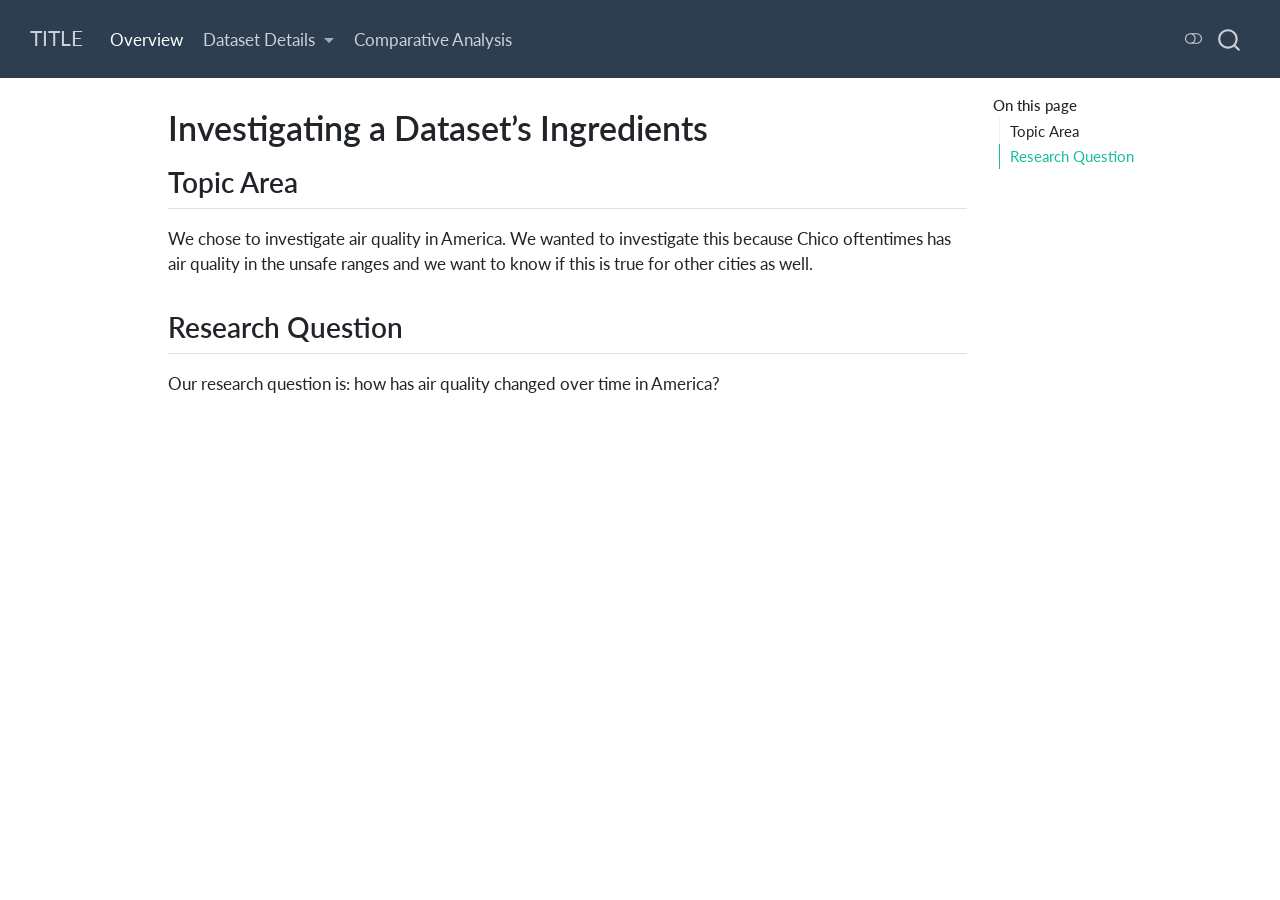
==== docs/index.html @ 585a2b62 "builder step: submit all files needed to run website" ====
<!DOCTYPE html>
<html xmlns="http://www.w3.org/1999/xhtml" lang="en" xml:lang="en"><head>

<meta charset="utf-8">
<meta name="generator" content="quarto-1.10.18">

<meta name="viewport" content="width=device-width, initial-scale=1.0, user-scalable=yes">


<title>Investigating a Dataset’s Ingredients – TITLE</title>
<style>
/* Default styles provided by pandoc.
** See https://pandoc.org/MANUAL.html#variables-for-html for config info.
*/
span.smallcaps{font-variant: small-caps;}
div.columns{display: flex; gap: 1.5em;}
div.column{flex: auto;}
@media screen {
div.columns{gap: min(4vw, 1.5em);}
div.column{overflow-x: auto;}
}
div.hanging-indent{margin-left: 1.5em; text-indent: -1.5em;}
ul.task-list{list-style: none;}
ul.task-list li input[type="checkbox"] {
  width: 0.8em;
  margin: 0 0.8em 0.2em -1em; /* quarto-specific, see https://github.com/quarto-dev/quarto-cli/issues/4556 */ 
  vertical-align: middle;
}
</style>


<script src="site_libs/quarto-nav/quarto-nav.js"></script>
<script src="site_libs/clipboard/clipboard.min.js"></script>
<script src="site_libs/quarto-search/autocomplete.umd.js"></script>
<script src="site_libs/quarto-search/fuse.min.js"></script>
<script src="site_libs/quarto-search/quarto-search.js"></script>
<meta name="quarto:offset" content="./">
<script src="site_libs/quarto-html/quarto.js" type="module"></script>
<script src="site_libs/quarto-html/tabsets/tabsets.js" type="module"></script>
<script src="site_libs/quarto-html/popper.min.js"></script>
<script src="site_libs/quarto-html/tippy.umd.min.js"></script>
<script src="site_libs/quarto-html/anchor.min.js"></script>
<link href="site_libs/quarto-html/tippy.css" rel="stylesheet">
<link href="site_libs/quarto-html/quarto-syntax-highlighting-64a204ab8560d761af7679ceaba22944.css" rel="stylesheet" class="quarto-color-scheme" id="quarto-text-highlighting-styles">
<link href="site_libs/quarto-html/quarto-syntax-highlighting-dark-b85bc7c33db8c58e0ec93c3465666fed.css" rel="stylesheet" class="quarto-color-scheme quarto-color-alternate" id="quarto-text-highlighting-styles">
<link href="site_libs/quarto-html/quarto-syntax-highlighting-64a204ab8560d761af7679ceaba22944.css" rel="stylesheet" class="quarto-color-scheme-extra" id="quarto-text-highlighting-styles">
<script src="site_libs/bootstrap/bootstrap.min.js"></script>
<link href="site_libs/bootstrap/bootstrap-icons.css" rel="stylesheet">
<link href="site_libs/bootstrap/bootstrap-963d6559b62419c1a7f68b67c65f04d4.min.css" rel="stylesheet" append-hash="true" class="quarto-color-scheme" id="quarto-bootstrap" data-mode="light">
<link href="site_libs/bootstrap/bootstrap-dark-393201cbb939a1b826d5c9fa63246b60.min.css" rel="stylesheet" append-hash="true" class="quarto-color-scheme quarto-color-alternate" id="quarto-bootstrap" data-mode="dark">
<link href="site_libs/bootstrap/bootstrap-963d6559b62419c1a7f68b67c65f04d4.min.css" rel="stylesheet" append-hash="true" class="quarto-color-scheme-extra" id="quarto-bootstrap" data-mode="light">
<script id="quarto-search-options" type="application/json">{
  "location": "navbar",
  "copy-button": false,
  "collapse-after": 3,
  "panel-placement": "end",
  "type": "overlay",
  "limit": 50,
  "keyboard-shortcut": [
    "f",
    "/",
    "s"
  ],
  "show-item-context": false,
  "language": {
    "search-no-results-text": "No results",
    "search-matching-documents-text": "matching documents",
    "search-copy-link-title": "Copy link to search",
    "search-hide-matches-text": "Hide additional matches",
    "search-more-match-text": "more match in this document",
    "search-more-matches-text": "more matches in this document",
    "search-clear-button-title": "Clear",
    "search-text-placeholder": "",
    "search-detached-cancel-button-title": "Cancel",
    "search-submit-button-title": "Submit",
    "search-label": "Search"
  }
}</script>


</head>

<body class="nav-fixed quarto-light"><script id="quarto-html-before-body" type="application/javascript">
    const toggleBodyColorMode = (bsSheetEl) => {
      const mode = bsSheetEl.getAttribute("data-mode");
      const bodyEl = window.document.querySelector("body");
      if (mode === "dark") {
        bodyEl.classList.add("quarto-dark");
        bodyEl.classList.remove("quarto-light");
      } else {
        bodyEl.classList.add("quarto-light");
        bodyEl.classList.remove("quarto-dark");
      }
    }
    const toggleBodyColorPrimary = () => {
      const bsSheetEl = window.document.querySelector("link#quarto-bootstrap:not([rel=disabled-stylesheet])");
      if (bsSheetEl) {
        toggleBodyColorMode(bsSheetEl);
      }
    }
    const setColorSchemeToggle = (alternate) => {
      const toggles = window.document.querySelectorAll('.quarto-color-scheme-toggle');
      for (let i=0; i < toggles.length; i++) {
        const toggle = toggles[i];
        if (toggle) {
          if (alternate) {
            toggle.classList.add("alternate");
          } else {
            toggle.classList.remove("alternate");
          }
        }
      }
    };
    const toggleColorMode = (alternate) => {
      // Switch the stylesheets
      const primaryStylesheets = window.document.querySelectorAll('link.quarto-color-scheme:not(.quarto-color-alternate)');
      const alternateStylesheets = window.document.querySelectorAll('link.quarto-color-scheme.quarto-color-alternate');
      manageTransitions('#quarto-margin-sidebar .nav-link', false);
      if (alternate) {
        // note: dark is layered on light, we don't disable primary!
        enableStylesheet(alternateStylesheets);
        for (const sheetNode of alternateStylesheets) {
          if (sheetNode.id === "quarto-bootstrap") {
            toggleBodyColorMode(sheetNode);
          }
        }
      } else {
        disableStylesheet(alternateStylesheets);
        enableStylesheet(primaryStylesheets)
        toggleBodyColorPrimary();
      }
      manageTransitions('#quarto-margin-sidebar .nav-link', true);
      // Switch the toggles
      setColorSchemeToggle(alternate)
      // Hack to workaround the fact that safari doesn't
      // properly recolor the scrollbar when toggling (#1455)
      if (navigator.userAgent.indexOf('Safari') > 0 && navigator.userAgent.indexOf('Chrome') == -1) {
        manageTransitions("body", false);
        window.scrollTo(0, 1);
        setTimeout(() => {
          window.scrollTo(0, 0);
          manageTransitions("body", true);
        }, 40);
      }
    }
    const disableStylesheet = (stylesheets) => {
      for (let i=0; i < stylesheets.length; i++) {
        const stylesheet = stylesheets[i];
        stylesheet.rel = 'disabled-stylesheet';
      }
    }
    const enableStylesheet = (stylesheets) => {
      for (let i=0; i < stylesheets.length; i++) {
        const stylesheet = stylesheets[i];
        if(stylesheet.rel !== 'stylesheet') { // for Chrome, which will still FOUC without this check
          stylesheet.rel = 'stylesheet';
        }
      }
    }
    const manageTransitions = (selector, allowTransitions) => {
      const els = window.document.querySelectorAll(selector);
      for (let i=0; i < els.length; i++) {
        const el = els[i];
        if (allowTransitions) {
          el.classList.remove('notransition');
        } else {
          el.classList.add('notransition');
        }
      }
    }
    const isFileUrl = () => {
      return window.location.protocol === 'file:';
    }
    const hasAlternateSentinel = () => {
      let styleSentinel = getColorSchemeSentinel();
      if (styleSentinel !== null) {
        return styleSentinel === "alternate";
      } else {
        return false;
      }
    }
    const setStyleSentinel = (alternate) => {
      const value = alternate ? "alternate" : "default";
      if (!isFileUrl()) {
        window.localStorage.setItem("quarto-color-scheme", value);
      } else {
        localAlternateSentinel = value;
      }
    }
    const getColorSchemeSentinel = () => {
      if (!isFileUrl()) {
        const storageValue = window.localStorage.getItem("quarto-color-scheme");
        return storageValue != null ? storageValue : localAlternateSentinel;
      } else {
        return localAlternateSentinel;
      }
    }
    const toggleGiscusIfUsed = (isAlternate, darkModeDefault) => {
      const baseTheme = document.querySelector('#giscus-base-theme')?.value ?? 'light';
      const alternateTheme = document.querySelector('#giscus-alt-theme')?.value ?? 'dark';
      let newTheme = '';
      if(authorPrefersDark) {
        newTheme = isAlternate ? baseTheme : alternateTheme;
      } else {
        newTheme = isAlternate ? alternateTheme : baseTheme;
      }
      const changeGiscusTheme = () => {
        // From: https://github.com/giscus/giscus/issues/336
        const sendMessage = (message) => {
          const iframe = document.querySelector('iframe.giscus-frame');
          if (!iframe) return;
          iframe.contentWindow.postMessage({ giscus: message }, 'https://giscus.app');
        }
        sendMessage({
          setConfig: {
            theme: newTheme
          }
        });
      }
      const isGiscussLoaded = window.document.querySelector('iframe.giscus-frame') !== null;
      if (isGiscussLoaded) {
        changeGiscusTheme();
      }
    };
    const authorPrefersDark = false;
    const darkModeDefault = authorPrefersDark;
      document.querySelector('link#quarto-text-highlighting-styles.quarto-color-scheme-extra').rel = 'disabled-stylesheet';
      document.querySelector('link#quarto-bootstrap.quarto-color-scheme-extra').rel = 'disabled-stylesheet';
    let localAlternateSentinel = darkModeDefault ? 'alternate' : 'default';
    // Dark / light mode switch
    window.quartoToggleColorScheme = () => {
      // Read the current dark / light value
      let toAlternate = !hasAlternateSentinel();
      toggleColorMode(toAlternate);
      setStyleSentinel(toAlternate);
      toggleGiscusIfUsed(toAlternate, darkModeDefault);
      window.dispatchEvent(new Event('resize'));
    };
    // Switch to dark mode if need be
    if (hasAlternateSentinel()) {
      toggleColorMode(true);
    } else {
      toggleColorMode(false);
    }
  </script>

<div id="quarto-search-results"></div>
  <header id="quarto-header" class="headroom fixed-top">
    <nav class="navbar navbar-expand-lg " data-bs-theme="dark">
      <div class="navbar-container container-fluid">
      <div class="navbar-brand-container mx-auto">
    <a class="navbar-brand" href="./index.html">
    <span class="navbar-title">TITLE</span>
    </a>
  </div>
            <div id="quarto-search" class="" title="Search"></div>
          <button class="navbar-toggler" type="button" data-bs-toggle="collapse" data-bs-target="#navbarCollapse" aria-controls="navbarCollapse" role="menu" aria-expanded="false" aria-label="Toggle navigation" onclick="if (window.quartoToggleHeadroom) { window.quartoToggleHeadroom(); }">
  <span class="navbar-toggler-icon"></span>
</button>
          <div class="collapse navbar-collapse" id="navbarCollapse">
            <ul class="navbar-nav navbar-nav-scroll me-auto">
  <li class="nav-item">
    <a class="nav-link active" href="./index.html" aria-current="page"> 
<span class="menu-text">Overview</span></a>
  </li>  
  <li class="nav-item dropdown ">
    <a class="nav-link dropdown-toggle" href="#" id="nav-menu-dataset-details" role="link" data-bs-toggle="dropdown" aria-expanded="false">
 <span class="menu-text">Dataset Details</span>
    </a>
    <ul class="dropdown-menu" aria-labelledby="nav-menu-dataset-details">    
        <li>
    <a class="dropdown-item" href="./alexander_stevens.html">
 <span class="dropdown-text">Alexander Stevens</span></a>
  </li>  
        <li>
    <a class="dropdown-item" href="./robert_williams.html">
 <span class="dropdown-text">Robert Williams</span></a>
  </li>  
    </ul>
  </li>
  <li class="nav-item">
    <a class="nav-link" href="./comparison.qmd"> 
<span class="menu-text">Comparative Analysis</span></a>
  </li>  
</ul>
          </div> <!-- /navcollapse -->
            <div class="quarto-navbar-tools">
  <a href="" class="quarto-color-scheme-toggle quarto-navigation-tool  px-1" onclick="window.quartoToggleColorScheme(); return false;" title="Toggle dark mode"><i class="bi"></i></a>
</div>
      </div> <!-- /container-fluid -->
    </nav>
</header>
<!-- content -->
<div id="quarto-content" class="quarto-container page-columns page-rows-contents page-layout-article page-navbar">
<!-- sidebar -->
<!-- margin-sidebar -->
    <div id="quarto-margin-sidebar" class="sidebar margin-sidebar">
        <nav id="TOC" role="doc-toc" class="toc-active">
    <h2 id="toc-title">On this page</h2>
   
  <ul>
  <li><a href="#topic-area" id="toc-topic-area" class="nav-link active" data-scroll-target="#topic-area">Topic Area</a></li>
  <li><a href="#research-question" id="toc-research-question" class="nav-link" data-scroll-target="#research-question">Research Question</a></li>
  </ul>
</nav>
    </div>
<!-- main -->
<main class="content" id="quarto-document-content">


<header id="title-block-header" class="quarto-title-block default">
<div class="quarto-title">
<h1 class="title">Investigating a Dataset’s Ingredients</h1>
</div>



<div class="quarto-title-meta">

    
  
    
  </div>
  


</header>


<section id="topic-area" class="level2">
<h2 class="anchored" data-anchor-id="topic-area">Topic Area</h2>
<p>We chose to investigate air quality in America. We wanted to investigate this because Chico oftentimes has air quality in the unsafe ranges and we want to know if this is true for other cities as well.</p>
</section>
<section id="research-question" class="level2">
<h2 class="anchored" data-anchor-id="research-question">Research Question</h2>
<p>Our research question is: how has air quality changed over time in America?</p>


</section>

</main> <!-- /main -->
<script id="quarto-html-after-body" type="application/javascript">
  window.document.addEventListener("DOMContentLoaded", function (event) {
    // Ensure there is a toggle, if there isn't float one in the top right
    if (window.document.querySelector('.quarto-color-scheme-toggle') === null) {
      const a = window.document.createElement('a');
      a.classList.add('top-right');
      a.classList.add('quarto-color-scheme-toggle');
      a.href = "";
      a.onclick = function() { try { window.quartoToggleColorScheme(); } catch {} return false; };
      const i = window.document.createElement("i");
      i.classList.add('bi');
      a.appendChild(i);
      window.document.body.appendChild(a);
    }
    setColorSchemeToggle(hasAlternateSentinel())
    const icon = "";
    const anchorJS = new window.AnchorJS();
    anchorJS.options = {
      placement: 'right',
      icon: icon
    };
    anchorJS.add('.anchored');
    const isCodeAnnotation = (el) => {
      for (const clz of el.classList) {
        if (clz.startsWith('code-annotation-')) {                     
          return true;
        }
      }
      return false;
    }
    const onCopySuccess = function(e) {
      // button target
      const button = e.trigger;
      // don't keep focus
      button.blur();
      // flash "checked"
      button.classList.add('code-copy-button-checked');
      var currentTitle = button.getAttribute("title");
      button.setAttribute("title", "Copied!");
      let tooltip;
      if (window.bootstrap) {
        button.setAttribute("data-bs-toggle", "tooltip");
        button.setAttribute("data-bs-placement", "left");
        button.setAttribute("data-bs-title", "Copied!");
        tooltip = new bootstrap.Tooltip(button, 
          { trigger: "manual", 
            customClass: "code-copy-button-tooltip",
            offset: [0, -8]});
        tooltip.show();    
      }
      setTimeout(function() {
        if (tooltip) {
          tooltip.hide();
          button.removeAttribute("data-bs-title");
          button.removeAttribute("data-bs-toggle");
          button.removeAttribute("data-bs-placement");
        }
        button.setAttribute("title", currentTitle);
        button.classList.remove('code-copy-button-checked');
      }, 1000);
      // clear code selection
      e.clearSelection();
    }
    const getTextToCopy = function(trigger) {
      const outerScaffold = trigger.parentElement.cloneNode(true);
      const codeEl = outerScaffold.querySelector('code');
      for (const childEl of codeEl.children) {
        if (isCodeAnnotation(childEl)) {
          childEl.remove();
        }
      }
      return codeEl.innerText;
    }
    const clipboard = new window.ClipboardJS('.code-copy-button:not([data-in-quarto-modal])', {
      text: getTextToCopy
    });
    clipboard.on('success', onCopySuccess);
    if (window.document.getElementById('quarto-embedded-source-code-modal')) {
      const clipboardModal = new window.ClipboardJS('.code-copy-button[data-in-quarto-modal]', {
        text: getTextToCopy,
        container: window.document.getElementById('quarto-embedded-source-code-modal')
      });
      clipboardModal.on('success', onCopySuccess);
    }
      var localhostRegex = new RegExp(/^(?:http|https):\/\/localhost\:?[0-9]*\//);
      var mailtoRegex = new RegExp(/^mailto:/);
        var filterRegex = new RegExp('/' + window.location.host + '/');
      var isInternal = (href) => {
          return filterRegex.test(href) || localhostRegex.test(href) || mailtoRegex.test(href);
      }
      // Inspect non-navigation links and adorn them if external
     var links = window.document.querySelectorAll('a[href]:not(.nav-link):not(.navbar-brand):not(.toc-action):not(.sidebar-link):not(.sidebar-item-toggle):not(.pagination-link):not(.no-external):not([aria-hidden]):not(.dropdown-item):not(.quarto-navigation-tool):not(.about-link)');
      for (var i=0; i<links.length; i++) {
        const link = links[i];
        if (!isInternal(link.href)) {
          // undo the damage that might have been done by quarto-nav.js in the case of
          // links that we want to consider external
          if (link.dataset.originalHref !== undefined) {
            link.href = link.dataset.originalHref;
          }
        }
      }
    function tippyHover(el, contentFn, onTriggerFn, onUntriggerFn) {
      const config = {
        allowHTML: true,
        maxWidth: 500,
        delay: 100,
        arrow: false,
        appendTo: function(el) {
            return el.parentElement;
        },
        interactive: true,
        interactiveBorder: 10,
        theme: 'quarto',
        placement: 'bottom-start',
      };
      if (contentFn) {
        config.content = contentFn;
      }
      if (onTriggerFn) {
        config.onTrigger = onTriggerFn;
      }
      if (onUntriggerFn) {
        config.onUntrigger = onUntriggerFn;
      }
      window.tippy(el, config); 
    }
    const noterefs = window.document.querySelectorAll('a[role="doc-noteref"]');
    for (var i=0; i<noterefs.length; i++) {
      const ref = noterefs[i];
      tippyHover(ref, function() {
        // use id or data attribute instead here
        let href = ref.getAttribute('data-footnote-href') || ref.getAttribute('href');
        try { href = new URL(href).hash; } catch {}
        const id = href.replace(/^#\/?/, "");
        const note = window.document.getElementById(id);
        if (note) {
          return note.innerHTML;
        } else {
          return "";
        }
      });
    }
    const xrefs = window.document.querySelectorAll('a.quarto-xref');
    const processXRef = (id, note) => {
      // Strip column container classes
      const stripColumnClz = (el) => {
        el.classList.remove("page-full", "page-columns");
        if (el.children) {
          for (const child of el.children) {
            stripColumnClz(child);
          }
        }
      }
      stripColumnClz(note)
      if (id === null || id.startsWith('sec-')) {
        // Special case sections, only their first couple elements
        const container = document.createElement("div");
        if (note.children && note.children.length > 2) {
          container.appendChild(note.children[0].cloneNode(true));
          for (let i = 1; i < note.children.length; i++) {
            const child = note.children[i];
            if (child.tagName === "P" && child.innerText === "") {
              continue;
            } else {
              container.appendChild(child.cloneNode(true));
              break;
            }
          }
          if (window.Quarto?.typesetMath) {
            window.Quarto.typesetMath(container);
          }
          return container.innerHTML
        } else {
          if (window.Quarto?.typesetMath) {
            window.Quarto.typesetMath(note);
          }
          return note.innerHTML;
        }
      } else {
        // Remove any anchor links if they are present
        const anchorLink = note.querySelector('a.anchorjs-link');
        if (anchorLink) {
          anchorLink.remove();
        }
        if (window.Quarto?.typesetMath) {
          window.Quarto.typesetMath(note);
        }
        if (note.classList.contains("callout")) {
          return note.outerHTML;
        } else {
          return note.innerHTML;
        }
      }
    }
    for (var i=0; i<xrefs.length; i++) {
      const xref = xrefs[i];
      tippyHover(xref, undefined, function(instance) {
        instance.disable();
        let url = xref.getAttribute('href');
        let hash = undefined; 
        if (url.startsWith('#')) {
          hash = url;
        } else {
          try { hash = new URL(url).hash; } catch {}
        }
        if (hash) {
          const id = hash.replace(/^#\/?/, "");
          const note = window.document.getElementById(id);
          if (note !== null) {
            try {
              const html = processXRef(id, note.cloneNode(true));
              instance.setContent(html);
            } finally {
              instance.enable();
              instance.show();
            }
          } else {
            // See if we can fetch this
            fetch(url.split('#')[0])
            .then(res => res.text())
            .then(html => {
              const parser = new DOMParser();
              const htmlDoc = parser.parseFromString(html, "text/html");
              const note = htmlDoc.getElementById(id);
              if (note !== null) {
                const html = processXRef(id, note);
                instance.setContent(html);
              } 
            }).finally(() => {
              instance.enable();
              instance.show();
            });
          }
        } else {
          // See if we can fetch a full url (with no hash to target)
          // This is a special case and we should probably do some content thinning / targeting
          fetch(url)
          .then(res => res.text())
          .then(html => {
            const parser = new DOMParser();
            const htmlDoc = parser.parseFromString(html, "text/html");
            const note = htmlDoc.querySelector('main.content');
            if (note !== null) {
              // This should only happen for chapter cross references
              // (since there is no id in the URL)
              // remove the first header
              if (note.children.length > 0 && note.children[0].tagName === "HEADER") {
                note.children[0].remove();
              }
              const html = processXRef(null, note);
              instance.setContent(html);
            } 
          }).finally(() => {
            instance.enable();
            instance.show();
          });
        }
      }, function(instance) {
      });
    }
        let selectedAnnoteEl;
        const selectorForAnnotation = ( cell, annotation) => {
          let cellAttr = 'data-code-cell="' + cell + '"';
          let lineAttr = 'data-code-annotation="' +  annotation + '"';
          const selector = 'span[' + cellAttr + '][' + lineAttr + ']';
          return selector;
        }
        const selectCodeLines = (annoteEl) => {
          const doc = window.document;
          const targetCell = annoteEl.getAttribute("data-target-cell");
          const targetAnnotation = annoteEl.getAttribute("data-target-annotation");
          const annoteSpan = window.document.querySelector(selectorForAnnotation(targetCell, targetAnnotation));
          const lines = annoteSpan.getAttribute("data-code-lines").split(",");
          const lineIds = lines.map((line) => {
            return targetCell + "-" + line;
          })
          let top = null;
          let height = null;
          let parent = null;
          if (lineIds.length > 0) {
              //compute the position of the single el (top and bottom and make a div)
              const el = window.document.getElementById(lineIds[0]);
              top = el.offsetTop;
              height = el.offsetHeight;
              parent = el.parentElement.parentElement;
            if (lineIds.length > 1) {
              const lastEl = window.document.getElementById(lineIds[lineIds.length - 1]);
              const bottom = lastEl.offsetTop + lastEl.offsetHeight;
              height = bottom - top;
            }
            if (top !== null && height !== null && parent !== null) {
              // cook up a div (if necessary) and position it 
              let div = window.document.getElementById("code-annotation-line-highlight");
              if (div === null) {
                div = window.document.createElement("div");
                div.setAttribute("id", "code-annotation-line-highlight");
                div.style.position = 'absolute';
                parent.appendChild(div);
              }
              div.style.top = top - 2 + "px";
              div.style.height = height + 4 + "px";
              div.style.left = 0;
              let gutterDiv = window.document.getElementById("code-annotation-line-highlight-gutter");
              if (gutterDiv === null) {
                gutterDiv = window.document.createElement("div");
                gutterDiv.setAttribute("id", "code-annotation-line-highlight-gutter");
                gutterDiv.style.position = 'absolute';
                const codeCell = window.document.getElementById(targetCell);
                const gutter = codeCell.querySelector('.code-annotation-gutter');
                gutter.appendChild(gutterDiv);
              }
              gutterDiv.style.top = top - 2 + "px";
              gutterDiv.style.height = height + 4 + "px";
            }
            selectedAnnoteEl = annoteEl;
          }
        };
        const unselectCodeLines = () => {
          const elementsIds = ["code-annotation-line-highlight", "code-annotation-line-highlight-gutter"];
          elementsIds.forEach((elId) => {
            const div = window.document.getElementById(elId);
            if (div) {
              div.remove();
            }
          });
          selectedAnnoteEl = undefined;
        };
          // Handle positioning of the toggle
      window.addEventListener(
        "resize",
        throttle(() => {
          elRect = undefined;
          if (selectedAnnoteEl) {
            selectCodeLines(selectedAnnoteEl);
          }
        }, 10)
      );
      function throttle(fn, ms) {
      let throttle = false;
      let timer;
        return (...args) => {
          if(!throttle) { // first call gets through
              fn.apply(this, args);
              throttle = true;
          } else { // all the others get throttled
              if(timer) clearTimeout(timer); // cancel #2
              timer = setTimeout(() => {
                fn.apply(this, args);
                timer = throttle = false;
              }, ms);
          }
        };
      }
        // Attach click handler to the DT
        const annoteDls = window.document.querySelectorAll('dt[data-target-cell]');
        for (const annoteDlNode of annoteDls) {
          annoteDlNode.addEventListener('click', (event) => {
            const clickedEl = event.target;
            if (clickedEl !== selectedAnnoteEl) {
              unselectCodeLines();
              const activeEl = window.document.querySelector('dt[data-target-cell].code-annotation-active');
              if (activeEl) {
                activeEl.classList.remove('code-annotation-active');
              }
              selectCodeLines(clickedEl);
              clickedEl.classList.add('code-annotation-active');
            } else {
              // Unselect the line
              unselectCodeLines();
              clickedEl.classList.remove('code-annotation-active');
            }
          });
        }
    const findCites = (el) => {
      const parentEl = el.parentElement;
      if (parentEl) {
        const cites = parentEl.dataset.cites;
        if (cites) {
          return {
            el,
            cites: cites.split(' ')
          };
        } else {
          return findCites(el.parentElement)
        }
      } else {
        return undefined;
      }
    };
    var bibliorefs = window.document.querySelectorAll('a[role="doc-biblioref"]');
    for (var i=0; i<bibliorefs.length; i++) {
      const ref = bibliorefs[i];
      const citeInfo = findCites(ref);
      if (citeInfo) {
        tippyHover(citeInfo.el, function() {
          var popup = window.document.createElement('div');
          citeInfo.cites.forEach(function(cite) {
            var citeDiv = window.document.createElement('div');
            citeDiv.classList.add('hanging-indent');
            citeDiv.classList.add('csl-entry');
            var biblioDiv = window.document.getElementById('ref-' + cite);
            if (biblioDiv) {
              citeDiv.innerHTML = biblioDiv.innerHTML;
            }
            popup.appendChild(citeDiv);
          });
          return popup.innerHTML;
        });
      }
    }
  });
  </script>
</div> <!-- /content -->




</body></html>
---- docs/site_libs/quarto-html/tippy.css ----
.tippy-box[data-animation=fade][data-state=hidden]{opacity:0}[data-tippy-root]{max-width:calc(100vw - 10px)}.tippy-box{position:relative;background-color:#333;color:#fff;border-radius:4px;font-size:14px;line-height:1.4;white-space:normal;outline:0;transition-property:transform,visibility,opacity}.tippy-box[data-placement^=top]>.tippy-arrow{bottom:0}.tippy-box[data-placement^=top]>.tippy-arrow:before{bottom:-7px;left:0;border-width:8px 8px 0;border-top-color:initial;transform-origin:center top}.tippy-box[data-placement^=bottom]>.tippy-arrow{top:0}.tippy-box[data-placement^=bottom]>.tippy-arrow:before{top:-7px;left:0;border-width:0 8px 8px;border-bottom-color:initial;transform-origin:center bottom}.tippy-box[data-placement^=left]>.tippy-arrow{right:0}.tippy-box[data-placement^=left]>.tippy-arrow:before{border-width:8px 0 8px 8px;border-left-color:initial;right:-7px;transform-origin:center left}.tippy-box[data-placement^=right]>.tippy-arrow{left:0}.tippy-box[data-placement^=right]>.tippy-arrow:before{left:-7px;border-width:8px 8px 8px 0;border-right-color:initial;transform-origin:center right}.tippy-box[data-inertia][data-state=visible]{transition-timing-function:cubic-bezier(.54,1.5,.38,1.11)}.tippy-arrow{width:16px;height:16px;color:#333}.tippy-arrow:before{content:"";position:absolute;border-color:transparent;border-style:solid}.tippy-content{position:relative;padding:5px 9px;z-index:1}
---- docs/site_libs/quarto-html/quarto-syntax-highlighting-64a204ab8560d761af7679ceaba22944.css ----
/* quarto syntax highlight colors */
:root {
  --quarto-hl-ot-color: #003B4F;
  --quarto-hl-at-color: #657422;
  --quarto-hl-ss-color: #20794D;
  --quarto-hl-an-color: #5E5E5E;
  --quarto-hl-fu-color: #4758AB;
  --quarto-hl-st-color: #20794D;
  --quarto-hl-cf-color: #003B4F;
  --quarto-hl-op-color: #5E5E5E;
  --quarto-hl-er-color: #AD0000;
  --quarto-hl-bn-color: #AD0000;
  --quarto-hl-al-color: #AD0000;
  --quarto-hl-va-color: #111111;
  --quarto-hl-bu-color: inherit;
  --quarto-hl-ex-color: inherit;
  --quarto-hl-pp-color: #AD0000;
  --quarto-hl-in-color: #5E5E5E;
  --quarto-hl-vs-color: #20794D;
  --quarto-hl-wa-color: #5E5E5E;
  --quarto-hl-do-color: #5E5E5E;
  --quarto-hl-im-color: #00769E;
  --quarto-hl-ch-color: #20794D;
  --quarto-hl-dt-color: #AD0000;
  --quarto-hl-fl-color: #AD0000;
  --quarto-hl-co-color: #5E5E5E;
  --quarto-hl-cv-color: #5E5E5E;
  --quarto-hl-cn-color: #8f5902;
  --quarto-hl-sc-color: #5E5E5E;
  --quarto-hl-dv-color: #AD0000;
  --quarto-hl-kw-color: #003B4F;
}

/* other quarto variables */
:root {
  --quarto-font-monospace: SFMono-Regular, Menlo, Monaco, Consolas, "Liberation Mono", "Courier New", monospace;
}

/* syntax highlight based on Pandoc's rules */
pre > code.sourceCode > span {
  color: #003B4F;
}

code.sourceCode > span {
  color: #003B4F;
}

div.sourceCode,
div.sourceCode pre.sourceCode {
  color: #003B4F;
}

/* Normal */
code span {
  color: #003B4F;
}

/* Alert */
code span.al {
  color: #AD0000;
  font-style: inherit;
}

/* Annotation */
code span.an {
  color: #5E5E5E;
  font-style: inherit;
}

/* Attribute */
code span.at {
  color: #657422;
  font-style: inherit;
}

/* BaseN */
code span.bn {
  color: #AD0000;
  font-style: inherit;
}

/* BuiltIn */
code span.bu {
  font-style: inherit;
}

/* ControlFlow */
code span.cf {
  color: #003B4F;
  font-weight: bold;
  font-style: inherit;
}

/* Char */
code span.ch {
  color: #20794D;
  font-style: inherit;
}

/* Constant */
code span.cn {
  color: #8f5902;
  font-style: inherit;
}

/* Comment */
code span.co {
  color: #5E5E5E;
  font-style: inherit;
}

/* CommentVar */
code span.cv {
  color: #5E5E5E;
  font-style: italic;
}

/* Documentation */
code span.do {
  color: #5E5E5E;
  font-style: italic;
}

/* DataType */
code span.dt {
  color: #AD0000;
  font-style: inherit;
}

/* DecVal */
code span.dv {
  color: #AD0000;
  font-style: inherit;
}

/* Error */
code span.er {
  color: #AD0000;
  font-style: inherit;
}

/* Extension */
code span.ex {
  font-style: inherit;
}

/* Float */
code span.fl {
  color: #AD0000;
  font-style: inherit;
}

/* Function */
code span.fu {
  color: #4758AB;
  font-style: inherit;
}

/* Import */
code span.im {
  color: #00769E;
  font-style: inherit;
}

/* Information */
code span.in {
  color: #5E5E5E;
  font-style: inherit;
}

/* Keyword */
code span.kw {
  color: #003B4F;
  font-weight: bold;
  font-style: inherit;
}

/* Operator */
code span.op {
  color: #5E5E5E;
  font-style: inherit;
}

/* Other */
code span.ot {
  color: #003B4F;
  font-style: inherit;
}

/* Preprocessor */
code span.pp {
  color: #AD0000;
  font-style: inherit;
}

/* SpecialChar */
code span.sc {
  color: #5E5E5E;
  font-style: inherit;
}

/* SpecialString */
code span.ss {
  color: #20794D;
  font-style: inherit;
}

/* String */
code span.st {
  color: #20794D;
  font-style: inherit;
}

/* Variable */
code span.va {
  color: #111111;
  font-style: inherit;
}

/* VerbatimString */
code span.vs {
  color: #20794D;
  font-style: inherit;
}

/* Warning */
code span.wa {
  color: #5E5E5E;
  font-style: italic;
}

.prevent-inlining {
  content: "</";
}

/*# sourceMappingURL=9d8d5bb603a83b8298b89080a598c93b.css.map */
---- docs/site_libs/quarto-html/quarto-syntax-highlighting-dark-b85bc7c33db8c58e0ec93c3465666fed.css ----
/* quarto syntax highlight colors */
:root {
  --quarto-hl-al-color: #f07178;
  --quarto-hl-an-color: #d4d0ab;
  --quarto-hl-at-color: #00e0e0;
  --quarto-hl-bn-color: #d4d0ab;
  --quarto-hl-bu-color: #abe338;
  --quarto-hl-ch-color: #abe338;
  --quarto-hl-co-color: #f8f8f2;
  --quarto-hl-cv-color: #ffd700;
  --quarto-hl-cn-color: #ffd700;
  --quarto-hl-cf-color: #ffa07a;
  --quarto-hl-dt-color: #ffa07a;
  --quarto-hl-dv-color: #d4d0ab;
  --quarto-hl-do-color: #f8f8f2;
  --quarto-hl-er-color: #f07178;
  --quarto-hl-ex-color: #00e0e0;
  --quarto-hl-fl-color: #d4d0ab;
  --quarto-hl-fu-color: #ffa07a;
  --quarto-hl-im-color: #abe338;
  --quarto-hl-in-color: #d4d0ab;
  --quarto-hl-kw-color: #ffa07a;
  --quarto-hl-op-color: #ffa07a;
  --quarto-hl-ot-color: #00e0e0;
  --quarto-hl-pp-color: #dcc6e0;
  --quarto-hl-re-color: #00e0e0;
  --quarto-hl-sc-color: #abe338;
  --quarto-hl-ss-color: #abe338;
  --quarto-hl-st-color: #abe338;
  --quarto-hl-va-color: #00e0e0;
  --quarto-hl-vs-color: #abe338;
  --quarto-hl-wa-color: #dcc6e0;
}

/* other quarto variables */
:root {
  --quarto-font-monospace: SFMono-Regular, Menlo, Monaco, Consolas, "Liberation Mono", "Courier New", monospace;
}

/* syntax highlight based on Pandoc's rules */
pre > code.sourceCode > span {
  color: #f8f8f2;
}

code.sourceCode > span {
  color: #f8f8f2;
}

div.sourceCode,
div.sourceCode pre.sourceCode {
  color: #f8f8f2;
}

/* Normal */
code span {
  color: #f8f8f2;
}

/* Alert */
code span.al {
  color: #f07178;
}

/* Annotation */
code span.an {
  color: #d4d0ab;
}

/* Attribute */
code span.at {
  color: #00e0e0;
}

/* BaseN */
code span.bn {
  color: #d4d0ab;
}

/* BuiltIn */
code span.bu {
  color: #abe338;
}

/* ControlFlow */
code span.cf {
  font-weight: bold;
  color: #ffa07a;
}

/* Char */
code span.ch {
  color: #abe338;
}

/* Constant */
code span.cn {
  color: #ffd700;
}

/* Comment */
code span.co {
  font-style: italic;
  color: #f8f8f2;
}

/* CommentVar */
code span.cv {
  color: #ffd700;
}

/* Documentation */
code span.do {
  color: #f8f8f2;
}

/* DataType */
code span.dt {
  color: #ffa07a;
}

/* DecVal */
code span.dv {
  color: #d4d0ab;
}

/* Error */
code span.er {
  color: #f07178;
  text-decoration: underline;
}

/* Extension */
code span.ex {
  font-weight: bold;
  color: #00e0e0;
}

/* Float */
code span.fl {
  color: #d4d0ab;
}

/* Function */
code span.fu {
  color: #ffa07a;
}

/* Import */
code span.im {
  color: #abe338;
}

/* Information */
code span.in {
  color: #d4d0ab;
}

/* Keyword */
code span.kw {
  font-weight: bold;
  color: #ffa07a;
}

/* Operator */
code span.op {
  color: #ffa07a;
}

/* Other */
code span.ot {
  color: #00e0e0;
}

/* Preprocessor */
code span.pp {
  color: #dcc6e0;
}

/* RegionMarker */
code span.re {
  background-color: #f8f8f2;
  color: #00e0e0;
}

/* SpecialChar */
code span.sc {
  color: #abe338;
}

/* SpecialString */
code span.ss {
  color: #abe338;
}

/* String */
code span.st {
  color: #abe338;
}

/* Variable */
code span.va {
  color: #00e0e0;
}

/* VerbatimString */
code span.vs {
  color: #abe338;
}

/* Warning */
code span.wa {
  color: #dcc6e0;
}

.prevent-inlining {
  content: "</";
}

/*# sourceMappingURL=4ed8f1090dec6531da29ab00902aa718.css.map */
---- docs/site_libs/quarto-html/quarto-syntax-highlighting-64a204ab8560d761af7679ceaba22944.css ----
/* quarto syntax highlight colors */
:root {
  --quarto-hl-ot-color: #003B4F;
  --quarto-hl-at-color: #657422;
  --quarto-hl-ss-color: #20794D;
  --quarto-hl-an-color: #5E5E5E;
  --quarto-hl-fu-color: #4758AB;
  --quarto-hl-st-color: #20794D;
  --quarto-hl-cf-color: #003B4F;
  --quarto-hl-op-color: #5E5E5E;
  --quarto-hl-er-color: #AD0000;
  --quarto-hl-bn-color: #AD0000;
  --quarto-hl-al-color: #AD0000;
  --quarto-hl-va-color: #111111;
  --quarto-hl-bu-color: inherit;
  --quarto-hl-ex-color: inherit;
  --quarto-hl-pp-color: #AD0000;
  --quarto-hl-in-color: #5E5E5E;
  --quarto-hl-vs-color: #20794D;
  --quarto-hl-wa-color: #5E5E5E;
  --quarto-hl-do-color: #5E5E5E;
  --quarto-hl-im-color: #00769E;
  --quarto-hl-ch-color: #20794D;
  --quarto-hl-dt-color: #AD0000;
  --quarto-hl-fl-color: #AD0000;
  --quarto-hl-co-color: #5E5E5E;
  --quarto-hl-cv-color: #5E5E5E;
  --quarto-hl-cn-color: #8f5902;
  --quarto-hl-sc-color: #5E5E5E;
  --quarto-hl-dv-color: #AD0000;
  --quarto-hl-kw-color: #003B4F;
}

/* other quarto variables */
:root {
  --quarto-font-monospace: SFMono-Regular, Menlo, Monaco, Consolas, "Liberation Mono", "Courier New", monospace;
}

/* syntax highlight based on Pandoc's rules */
pre > code.sourceCode > span {
  color: #003B4F;
}

code.sourceCode > span {
  color: #003B4F;
}

div.sourceCode,
div.sourceCode pre.sourceCode {
  color: #003B4F;
}

/* Normal */
code span {
  color: #003B4F;
}

/* Alert */
code span.al {
  color: #AD0000;
  font-style: inherit;
}

/* Annotation */
code span.an {
  color: #5E5E5E;
  font-style: inherit;
}

/* Attribute */
code span.at {
  color: #657422;
  font-style: inherit;
}

/* BaseN */
code span.bn {
  color: #AD0000;
  font-style: inherit;
}

/* BuiltIn */
code span.bu {
  font-style: inherit;
}

/* ControlFlow */
code span.cf {
  color: #003B4F;
  font-weight: bold;
  font-style: inherit;
}

/* Char */
code span.ch {
  color: #20794D;
  font-style: inherit;
}

/* Constant */
code span.cn {
  color: #8f5902;
  font-style: inherit;
}

/* Comment */
code span.co {
  color: #5E5E5E;
  font-style: inherit;
}

/* CommentVar */
code span.cv {
  color: #5E5E5E;
  font-style: italic;
}

/* Documentation */
code span.do {
  color: #5E5E5E;
  font-style: italic;
}

/* DataType */
code span.dt {
  color: #AD0000;
  font-style: inherit;
}

/* DecVal */
code span.dv {
  color: #AD0000;
  font-style: inherit;
}

/* Error */
code span.er {
  color: #AD0000;
  font-style: inherit;
}

/* Extension */
code span.ex {
  font-style: inherit;
}

/* Float */
code span.fl {
  color: #AD0000;
  font-style: inherit;
}

/* Function */
code span.fu {
  color: #4758AB;
  font-style: inherit;
}

/* Import */
code span.im {
  color: #00769E;
  font-style: inherit;
}

/* Information */
code span.in {
  color: #5E5E5E;
  font-style: inherit;
}

/* Keyword */
code span.kw {
  color: #003B4F;
  font-weight: bold;
  font-style: inherit;
}

/* Operator */
code span.op {
  color: #5E5E5E;
  font-style: inherit;
}

/* Other */
code span.ot {
  color: #003B4F;
  font-style: inherit;
}

/* Preprocessor */
code span.pp {
  color: #AD0000;
  font-style: inherit;
}

/* SpecialChar */
code span.sc {
  color: #5E5E5E;
  font-style: inherit;
}

/* SpecialString */
code span.ss {
  color: #20794D;
  font-style: inherit;
}

/* String */
code span.st {
  color: #20794D;
  font-style: inherit;
}

/* Variable */
code span.va {
  color: #111111;
  font-style: inherit;
}

/* VerbatimString */
code span.vs {
  color: #20794D;
  font-style: inherit;
}

/* Warning */
code span.wa {
  color: #5E5E5E;
  font-style: italic;
}

.prevent-inlining {
  content: "</";
}

/*# sourceMappingURL=9d8d5bb603a83b8298b89080a598c93b.css.map */
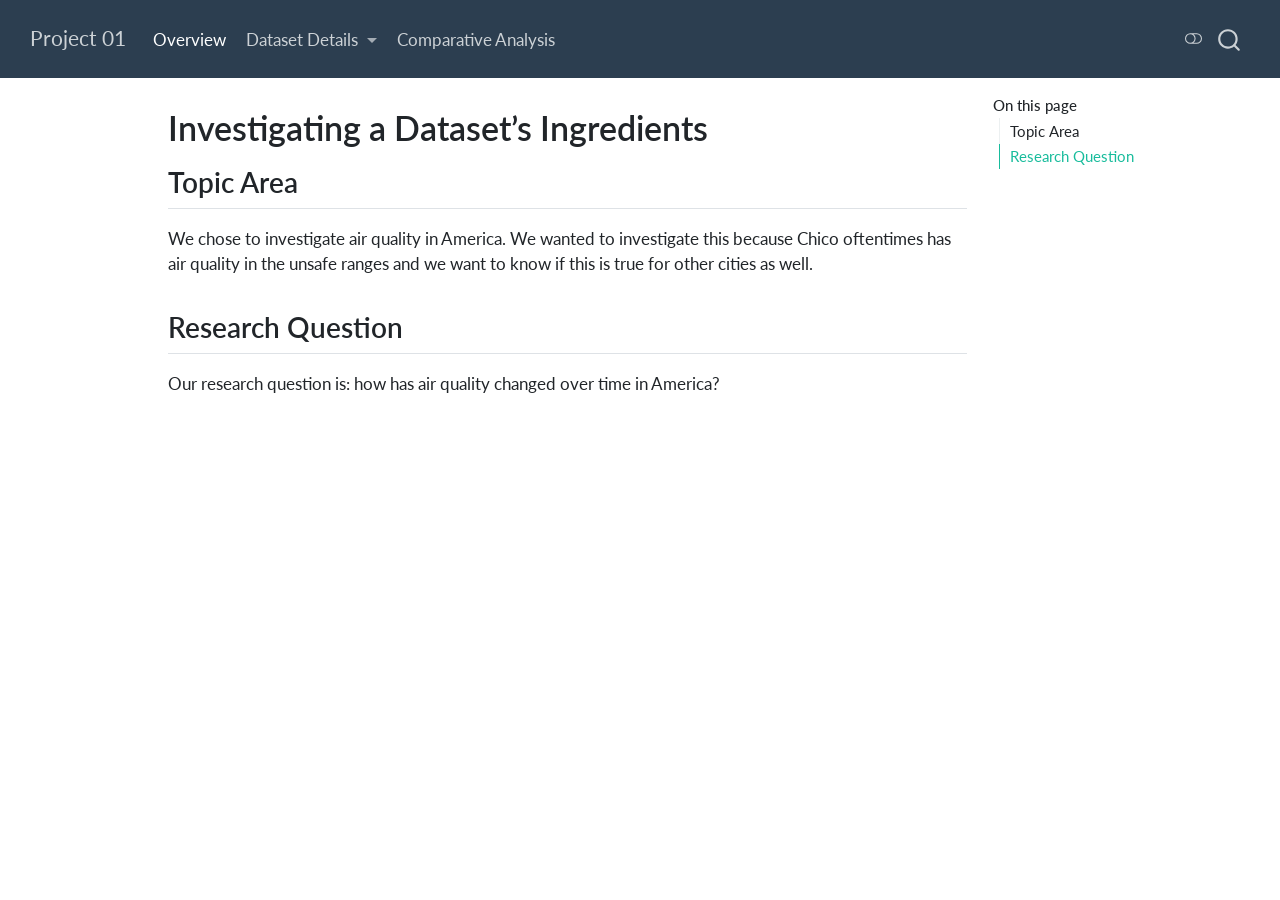
==== commit 9c21dfc4: "Project 01 complete" ====
--- a/docs/index.html
+++ b/docs/index.html
@@ -7,7 +7,7 @@
 <meta name="viewport" content="width=device-width, initial-scale=1.0, user-scalable=yes">
 
 
-<title>Investigating a Dataset’s Ingredients – TITLE</title>
+<title>Investigating a Dataset’s Ingredients – Project 01</title>
 <style>
 /* Default styles provided by pandoc.
 ** See https://pandoc.org/MANUAL.html#variables-for-html for config info.
@@ -250,7 +250,7 @@
       <div class="navbar-container container-fluid">
       <div class="navbar-brand-container mx-auto">
     <a class="navbar-brand" href="./index.html">
-    <span class="navbar-title">TITLE</span>
+    <span class="navbar-title">Project 01</span>
     </a>
   </div>
             <div id="quarto-search" class="" title="Search"></div>
@@ -279,7 +279,7 @@
     </ul>
   </li>
   <li class="nav-item">
-    <a class="nav-link" href="./comparison.qmd"> 
+    <a class="nav-link" href="./analysis.html"> 
 <span class="menu-text">Comparative Analysis</span></a>
   </li>  
 </ul>
